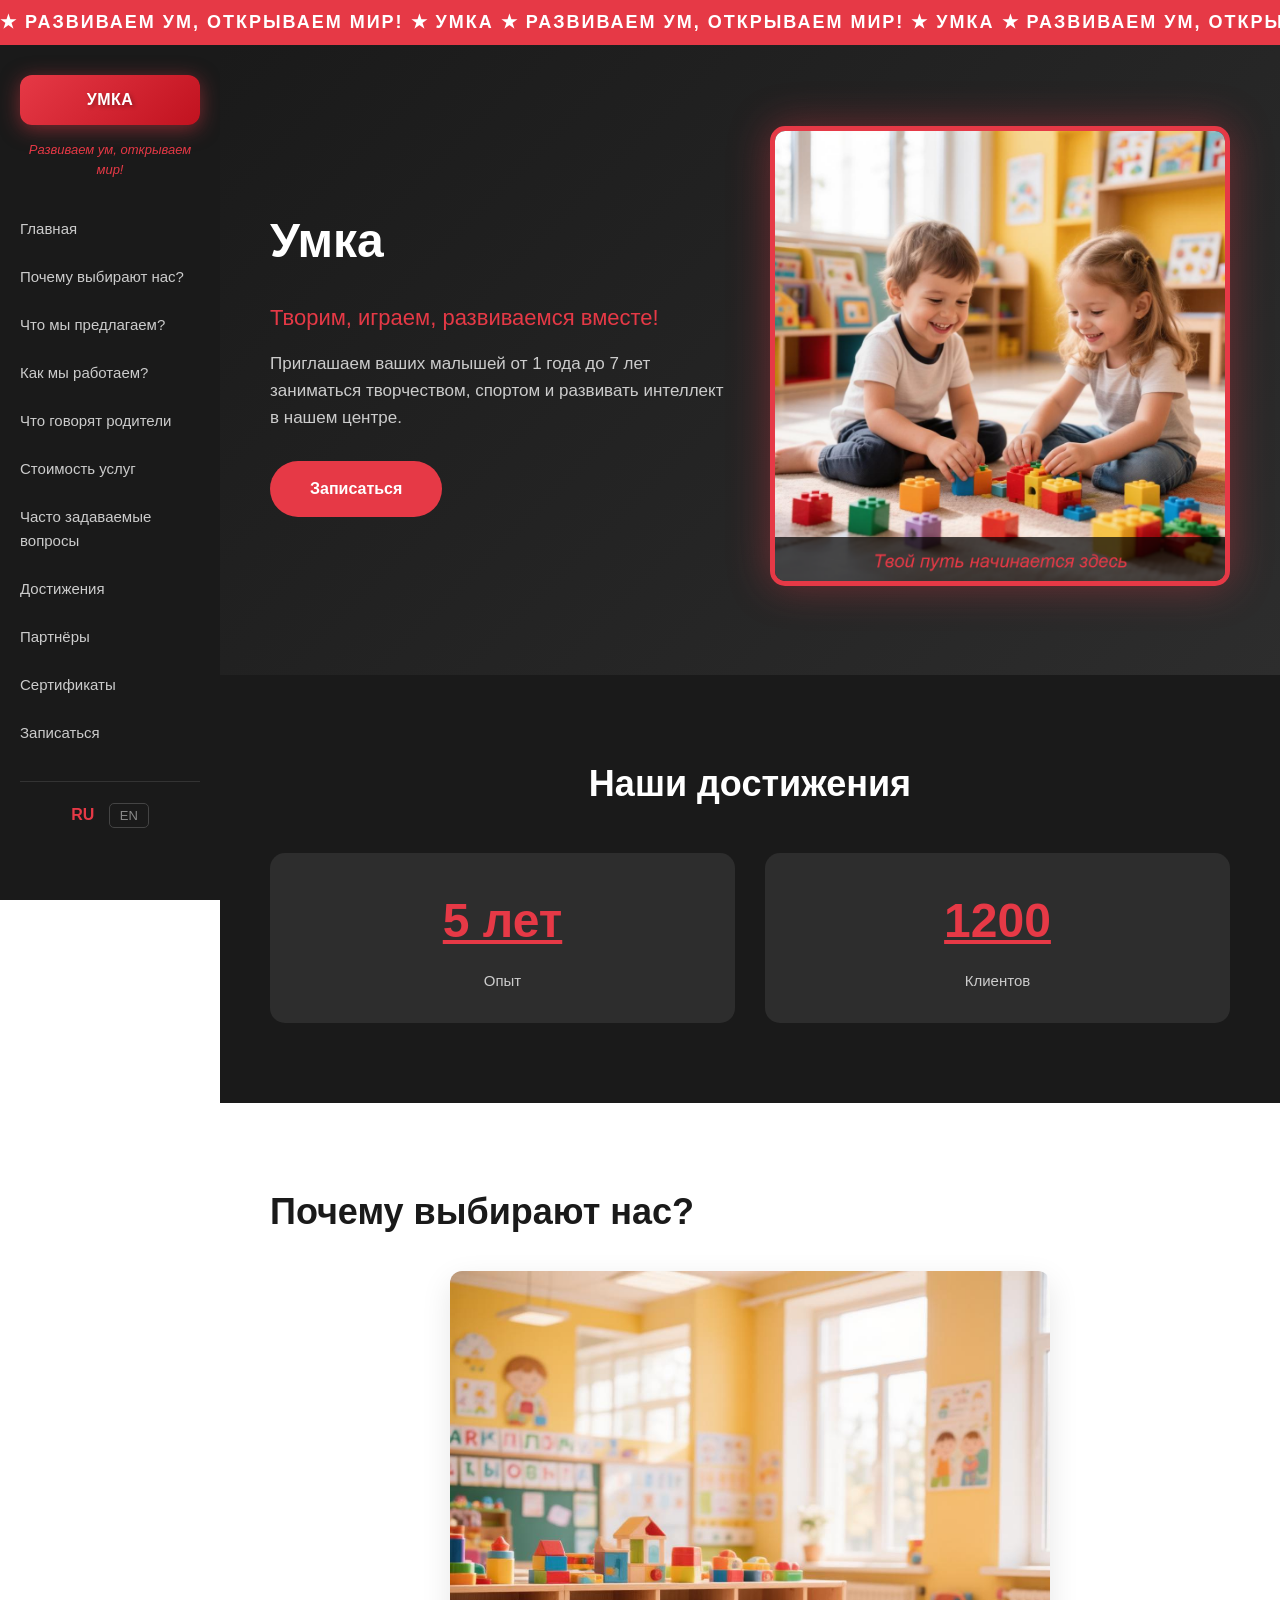
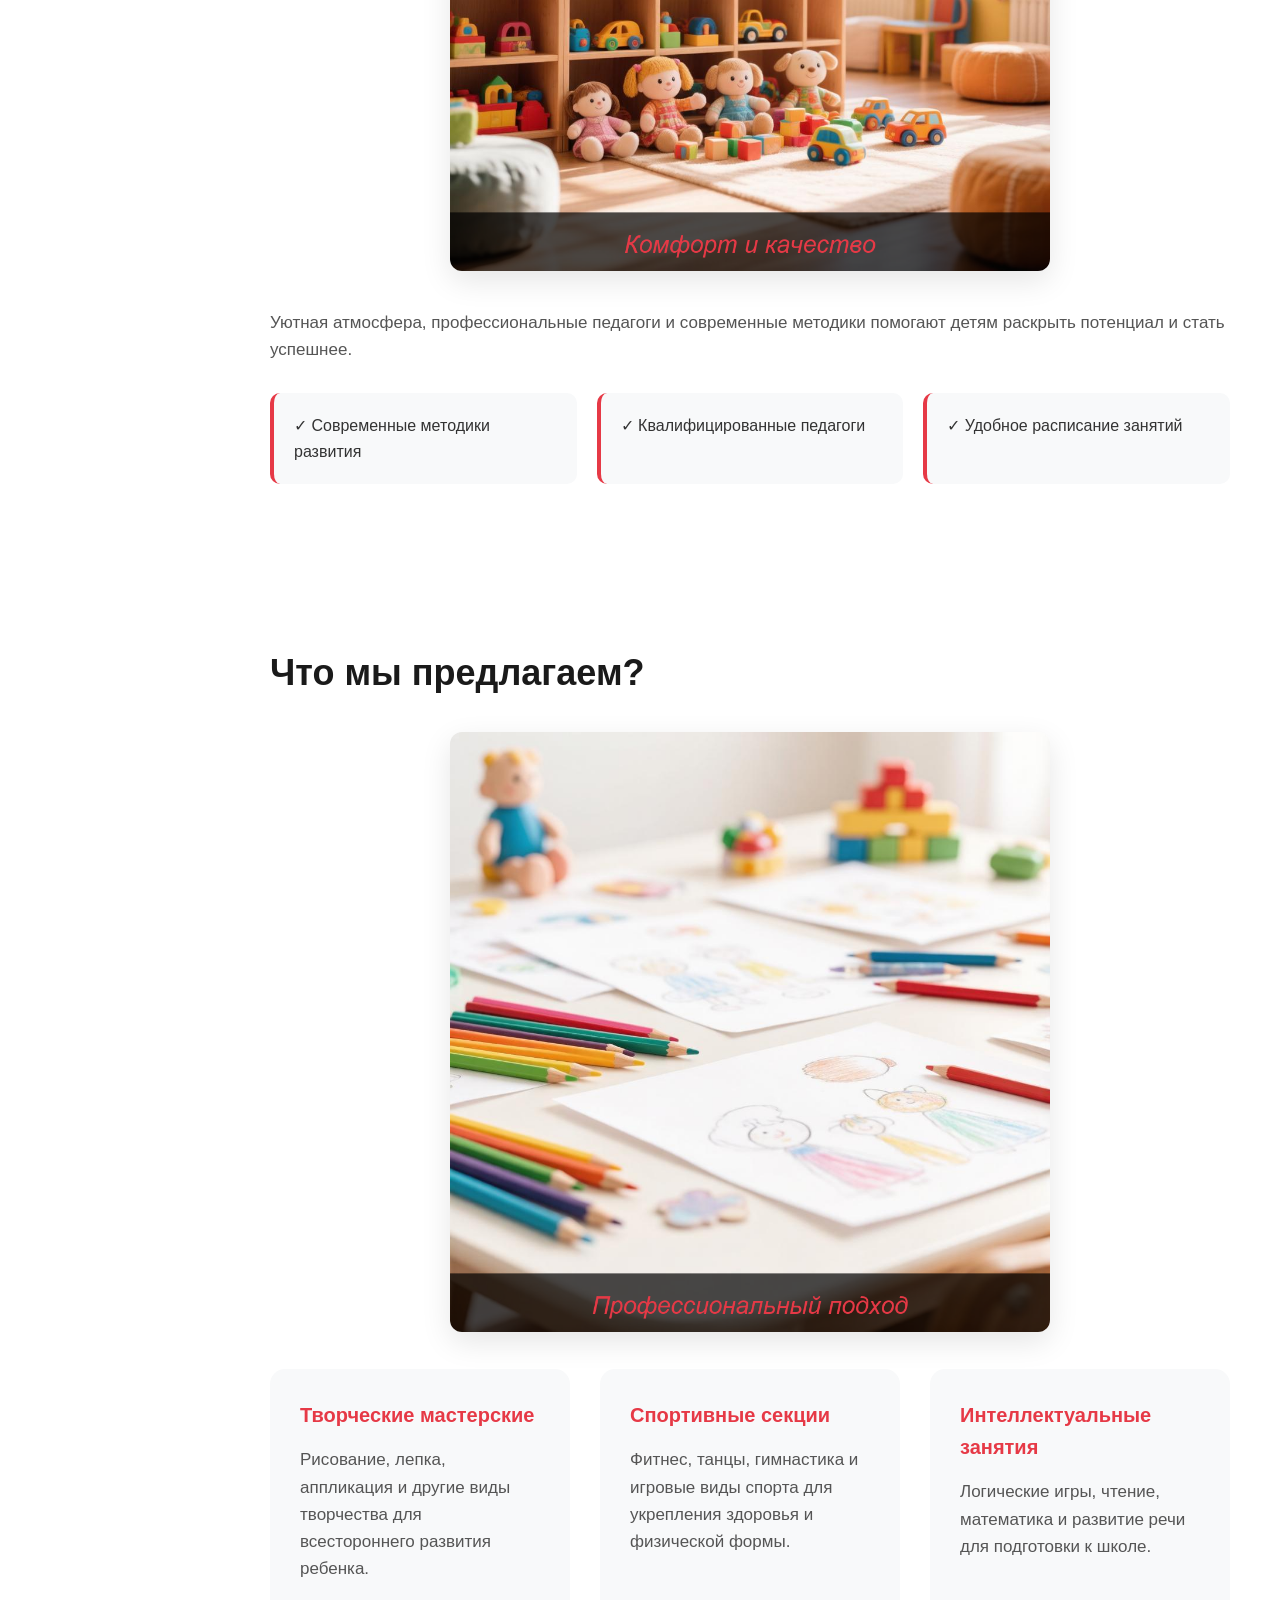
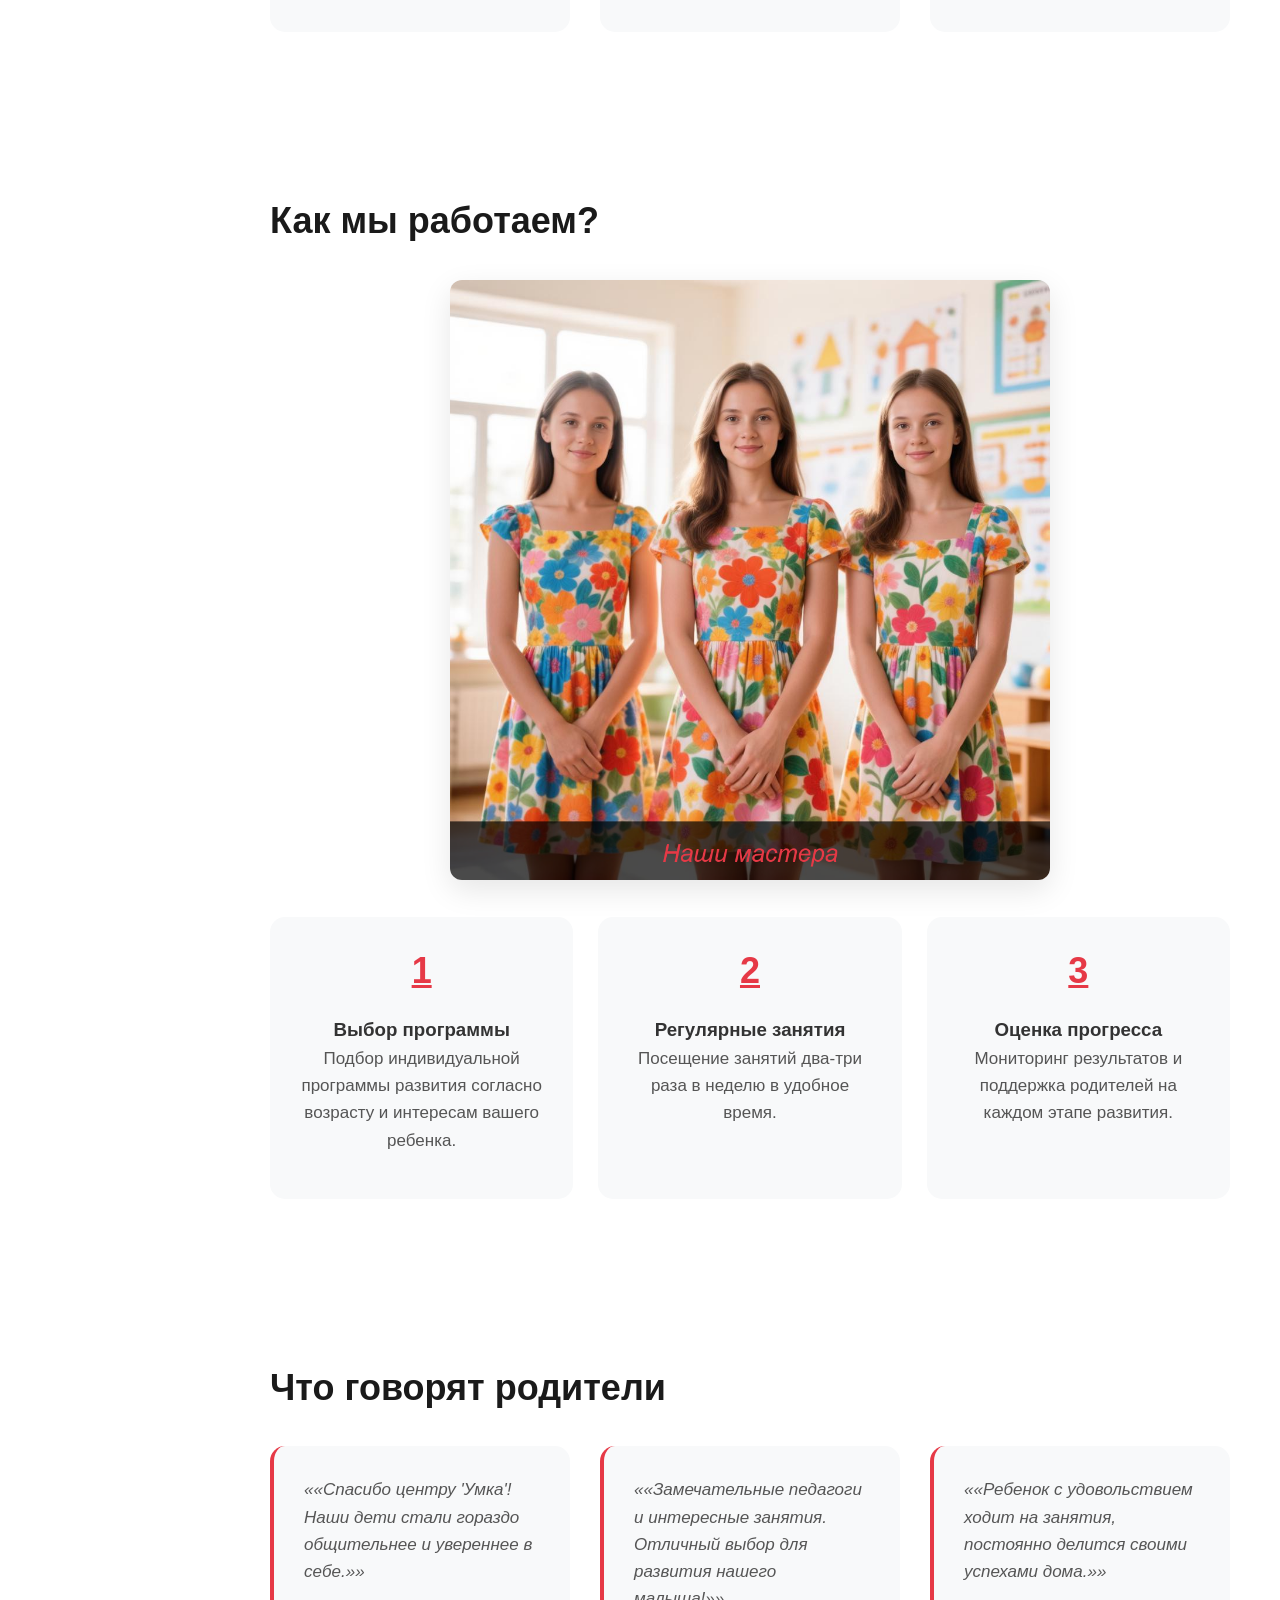
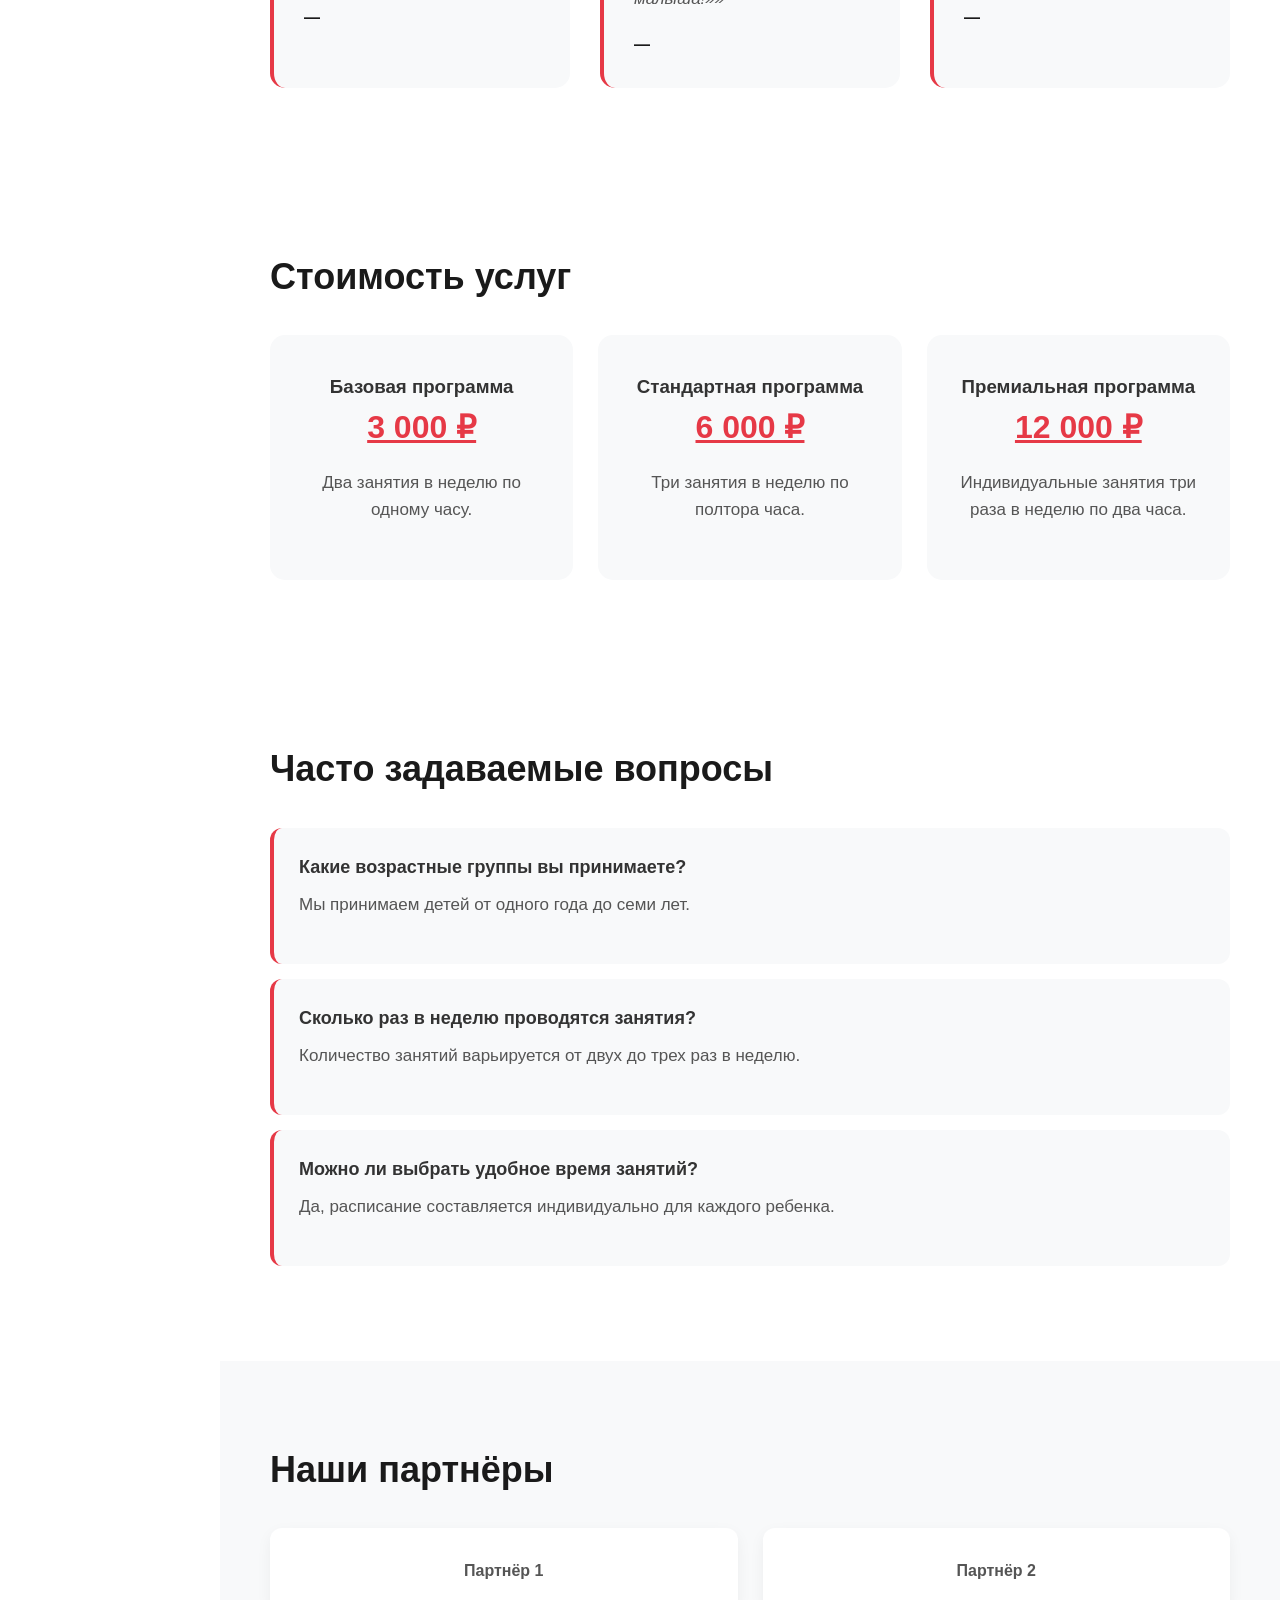
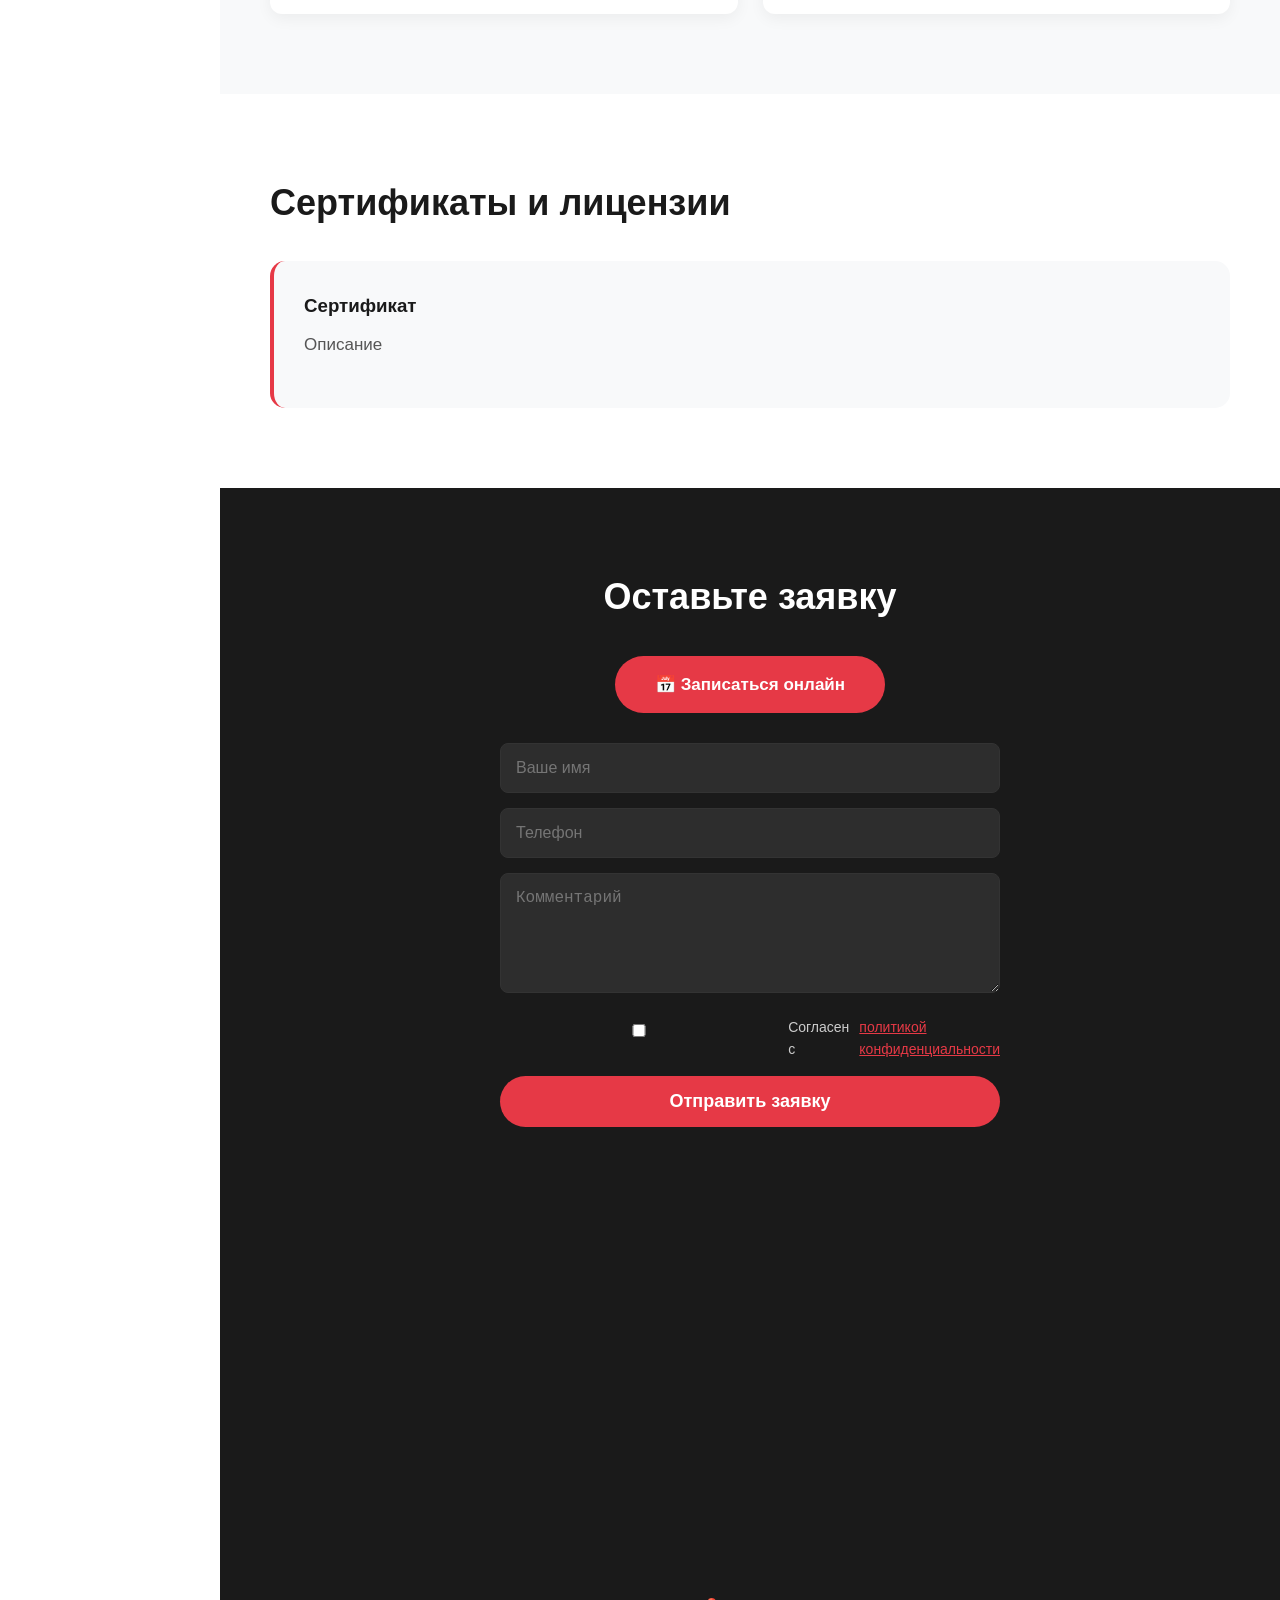
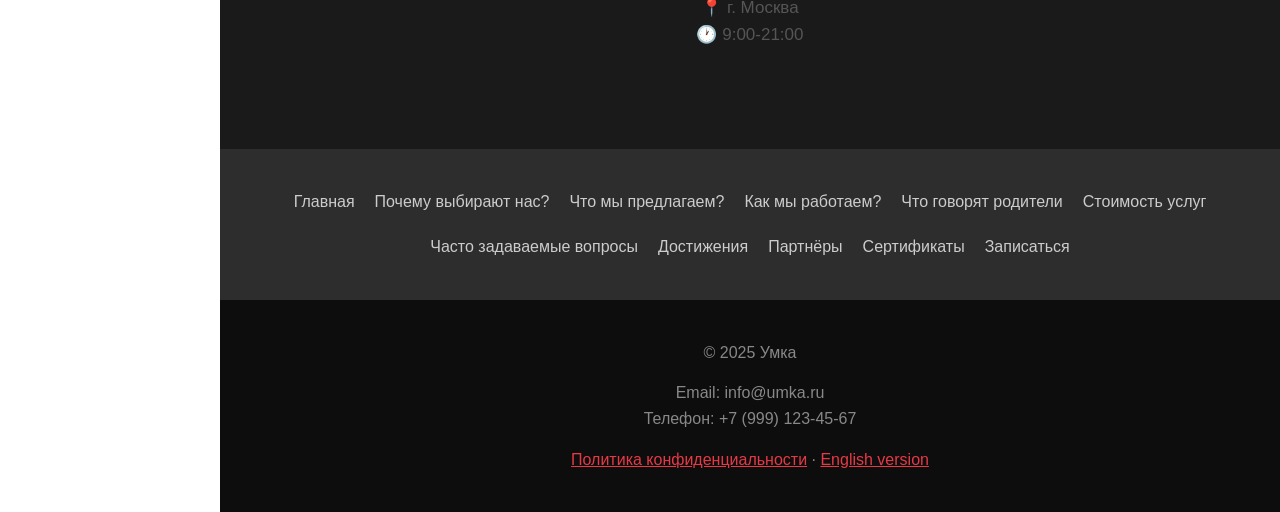
==== index.html @ 6ca30028 "Deploy" ====
<!DOCTYPE html>
<html lang="ru">
<head>
<meta charset="UTF-8">
<meta name="viewport" content="width=device-width, initial-scale=1.0">
<title>Детский развивающий центр 'Умка': развитие и творчество</title>
<meta name="description" content="Центр развития ребенка 'Умка' предлагает занятия для малышей от 1 года до 7 лет. Творчество, спорт и интеллектуальное развитие.">
<link rel="icon" href="favicon.svg" type="image/svg+xml">
<link rel="stylesheet" href="style.css">
</head>
<body>

    <div class="ticker-wrap">
        <div class="ticker">
            <span class="ticker-item">★ Развиваем ум, открываем мир! ★ Умка ★ Развиваем ум, открываем мир! ★ Умка ★ Развиваем ум, открываем мир! ★ Умка </span>
            <span class="ticker-item">★ Развиваем ум, открываем мир! ★ Умка ★ Развиваем ум, открываем мир! ★ Умка ★ Развиваем ум, открываем мир! ★ Умка </span>
        </div>
    </div>
<aside class="sidebar">
<div class="sidebar-brand-box">
    <span class="sidebar-brand-name">Умка</span>
</div>
<div class="sidebar-slogan">Развиваем ум, открываем мир!</div>
<ul class="sidebar-menu"><li><a href="#hero">Главная</a></li><li><a href="#about">Почему выбирают нас?</a></li><li><a href="#services">Что мы предлагаем?</a></li><li><a href="#process">Как мы работаем?</a></li><li><a href="#testimonials">Что говорят родители</a></li><li><a href="#pricing">Стоимость услуг</a></li><li><a href="#faq">Часто задаваемые вопросы</a></li><li><a href="#achievements">Достижения</a></li><li><a href="#partners">Партнёры</a></li><li><a href="#certificates">Сертификаты</a></li><li><a href="#contact">Записаться</a></li></ul>
<div class="lang-switch">
    <span class="lang-current">RU</span>
    <a href="en.html" class="lang-btn" title="English version">EN</a>
</div>
</aside>
<main class="main-content">
<section class="hero" id="hero">
<div class="hero-content">
<h1>Умка</h1>
<p class="subtitle">Творим, играем, развиваемся вместе!</p>
<p class="description">Приглашаем ваших малышей от 1 года до 7 лет заниматься творчеством, спортом и развивать интеллект в нашем центре.</p>
<a href="#contact" class="cta-button">Записаться</a>
</div>
<div class="hero-img-wrap"><img src="images/hero.png" alt="Hero" class="hero-img"></div>
</section>
<section id="achievements" class="section achievements"><h2>Наши достижения</h2><div class="ach-grid"><div class="ach-card"><div class="ach-num"><span class="highlight">5 лет</span></div><div class="ach-label">Опыт</div></div><div class="ach-card"><div class="ach-num"><span class="highlight">1200</span></div><div class="ach-label">Клиентов</div></div></div></section>
<section id="about" class="section"><div class="section-content"><h2>Почему выбирают нас?</h2><div class="img-wrap"><img src="images/about.png" alt="Почему выбирают нас?" class="section-img"></div><p>Уютная атмосфера, профессиональные педагоги и современные методики помогают детям раскрыть потенциал и стать успешнее.</p><ul class="features"><li>✓ Современные методики развития</li><li>✓ Квалифицированные педагоги</li><li>✓ Удобное расписание занятий</li></ul></div></section><section id="services" class="section"><div class="section-content"><h2>Что мы предлагаем?</h2><div class="img-wrap"><img src="images/services.png" alt="Что мы предлагаем?" class="section-img"></div><p></p><div class="items-grid"><div class="item"><h3>Творческие мастерские</h3><p>Рисование, лепка, аппликация и другие виды творчества для всестороннего развития ребенка.</p></div><div class="item"><h3>Спортивные секции</h3><p>Фитнес, танцы, гимнастика и игровые виды спорта для укрепления здоровья и физической формы.</p></div><div class="item"><h3>Интеллектуальные занятия</h3><p>Логические игры, чтение, математика и развитие речи для подготовки к школе.</p></div></div></div></section><section id="process" class="section"><div class="section-content"><h2>Как мы работаем?</h2><div class="img-wrap"><img src="images/team.png" alt="Как мы работаем?" class="section-img"></div><p></p><div class="process-grid"><div class="process-step"><div class="step-num"><span class="highlight">1</span></div><h3>Выбор программы</h3><p>Подбор индивидуальной программы развития согласно возрасту и интересам вашего ребенка.</p></div><div class="process-step"><div class="step-num"><span class="highlight">2</span></div><h3>Регулярные занятия</h3><p>Посещение занятий два-три раза в неделю в удобное время.</p></div><div class="process-step"><div class="step-num"><span class="highlight">3</span></div><h3>Оценка прогресса</h3><p>Мониторинг результатов и поддержка родителей на каждом этапе развития.</p></div></div></div></section><section id="testimonials" class="section"><div class="section-content"><h2>Что говорят родители</h2><p></p><div class="items-grid"><div class="item testimonial"><p>««Спасибо центру 'Умка'! Наши дети стали гораздо общительнее и увереннее в себе.»»</p><strong>— </strong></div><div class="item testimonial"><p>««Замечательные педагоги и интересные занятия. Отличный выбор для развития нашего малыша!»»</p><strong>— </strong></div><div class="item testimonial"><p>««Ребенок с удовольствием ходит на занятия, постоянно делится своими успехами дома.»»</p><strong>— </strong></div></div></div></section><section id="pricing" class="section"><div class="section-content"><h2>Стоимость услуг</h2><p></p><div class="pricing-grid"><div class="price-card"><h3>Базовая программа</h3><div class="price"><span class="highlight">3 000 ₽</span></div><p>Два занятия в неделю по одному часу.</p></div><div class="price-card"><h3>Стандартная программа</h3><div class="price"><span class="highlight">6 000 ₽</span></div><p>Три занятия в неделю по полтора часа.</p></div><div class="price-card"><h3>Премиальная программа</h3><div class="price"><span class="highlight">12 000 ₽</span></div><p>Индивидуальные занятия три раза в неделю по два часа.</p></div></div></div></section><section id="faq" class="section"><div class="section-content"><h2>Часто задаваемые вопросы</h2><p></p><div class="faq-list"><div class="faq-item"><h3>Какие возрастные группы вы принимаете?</h3><p>Мы принимаем детей от одного года до семи лет.</p></div><div class="faq-item"><h3>Сколько раз в неделю проводятся занятия?</h3><p>Количество занятий варьируется от двух до трех раз в неделю.</p></div><div class="faq-item"><h3>Можно ли выбрать удобное время занятий?</h3><p>Да, расписание составляется индивидуально для каждого ребенка.</p></div></div></div></section>
<section id="partners" class="section partners"><h2>Наши партнёры</h2><div class="partners-grid"><div class="partner-logo">Партнёр 1</div><div class="partner-logo">Партнёр 2</div></div></section>
<section id="certificates" class="section certificates"><h2>Сертификаты и лицензии</h2><div class="certs-grid"><div class="cert-item"><h3>Сертификат</h3><p>Описание</p></div></div></section>
<section id="contact" class="section contact">
<h2>Оставьте заявку</h2>
<p class="calendly-link"><a href="https://calendly.com/" target="_blank" class="cta-button">📅 Записаться онлайн</a></p>
<form id="contact-form">
<input type="text" placeholder="Ваше имя" required>
<input type="tel" placeholder="Телефон" required>
<textarea placeholder="Комментарий"></textarea>
<label class="checkbox-label"><input type="checkbox" required> Согласен с <a href="privacy.html" target="_blank">политикой конфиденциальности</a></label>
<button type="submit">Отправить заявку</button>
</form>
<div class="map-wrap"><iframe src="https://yandex.ru/map-widget/v1/?text=Москва" width="100%" height="400" frameborder="0"></iframe></div>
<p class="contact-info">📍 г. Москва<br>🕐 9:00-21:00</p>
</section>
<nav class="bottom-menu"><ul><li><a href="#hero">Главная</a></li><li><a href="#about">Почему выбирают нас?</a></li><li><a href="#services">Что мы предлагаем?</a></li><li><a href="#process">Как мы работаем?</a></li><li><a href="#testimonials">Что говорят родители</a></li><li><a href="#pricing">Стоимость услуг</a></li><li><a href="#faq">Часто задаваемые вопросы</a></li><li><a href="#achievements">Достижения</a></li><li><a href="#partners">Партнёры</a></li><li><a href="#certificates">Сертификаты</a></li><li><a href="#contact">Записаться</a></li></ul></nav>
<footer>
<p>© 2025 Умка</p>
<div class="contacts"><p>Email: info@umka.ru</p><p>Телефон: +7 (999) 123-45-67</p></div>
<p class="privacy-link"><a href="privacy.html">Политика конфиденциальности</a> · <a href="en.html">English version</a></p>
</footer>
</main>
<script src="script.js"></script>
</body>
</html>
---- style.css ----
* { margin: 0; padding: 0; box-sizing: border-box; }
body { font-family: 'Segoe UI', sans-serif; line-height: 1.6; color: #333; background: #fff; padding-top: 45px; }

/* Бегающая строка */
.ticker-wrap { position: fixed; top: 0; left: 0; width: 100%; height: 45px; background: #e63946; overflow: hidden; z-index: 999; display: flex; align-items: center; }
.ticker { display: flex; white-space: nowrap; animation: ticker-scroll 25s linear infinite; }
.ticker-item { display: inline-block; padding-right: 40px; color: #fff; font-weight: bold; font-size: 18px; letter-spacing: 2px; text-transform: uppercase; }
@keyframes ticker-scroll {
    0% { transform: translateX(0); }
    100% { transform: translateX(-50%); }
}

.sidebar { position: fixed; left: 0; top: 45px; width: 220px; height: calc(100vh - 45px); background: #1a1a1a; color: #fff; padding: 30px 20px; overflow-y: auto; z-index: 100; }

/* Бренд — выделен в фигуре */
.sidebar-brand-box {
    background: linear-gradient(135deg, #e63946, #c1121f);
    padding: 12px 8px;
    border-radius: 12px;
    text-align: center;
    margin-bottom: 15px;
    box-shadow: 0 4px 20px rgba(230, 57, 70, 0.5);
    animation: pulse-brand 3s ease-in-out infinite;
}
.sidebar-brand-name {
    color: #fff;
    font-size: 16px;
    font-weight: 900;
    letter-spacing: 0.5px;
    text-transform: uppercase;
    text-shadow: 2px 2px 4px rgba(0,0,0,0.3);
    word-break: break-word;
}
@keyframes pulse-brand {
    0%, 100% { box-shadow: 0 4px 20px rgba(230, 57, 70, 0.5); }
    50% { box-shadow: 0 4px 30px rgba(230, 57, 70, 0.9); }
}
.sidebar-slogan { color: #e63946; font-style: italic; font-size: 13px; text-align: center; margin-bottom: 30px; }

.sidebar-menu { list-style: none; }
.sidebar-menu li { margin-bottom: 12px; }
.sidebar-menu a { color: #ccc; text-decoration: none; font-size: 15px; display: block; padding: 6px 0; }
.sidebar-menu a:hover { color: #e63946; }

.lang-switch { margin-top: 30px; text-align: center; padding-top: 20px; border-top: 1px solid #333; }
.lang-current { color: #e63946; font-weight: bold; margin-right: 10px; }
.lang-btn { color: #888; text-decoration: none; padding: 4px 10px; border: 1px solid #444; border-radius: 5px; font-size: 13px; }
.lang-btn:hover { color: #e63946; border-color: #e63946; }

.main-content { margin-left: 220px; }
.hero { display: grid; grid-template-columns: 1fr 1fr; gap: 40px; padding: 80px 50px; background: linear-gradient(135deg, #1a1a1a 0%, #2d2d2d 100%); color: #fff; align-items: center; min-height: 70vh; }
.hero-content h1 { font-size: 48px; margin-bottom: 20px; }
.hero-content .subtitle { font-size: 22px; color: #e63946; margin-bottom: 15px; font-weight: 500; }
.hero-content .description { font-size: 17px; color: #ccc; margin-bottom: 30px; }
.hero-img-wrap { text-align: center; }
.hero-img { width: 100%; max-width: 500px; border: 5px solid #e63946; box-shadow: 0 0 40px rgba(230,57,70,0.4); border-radius: 15px; }
.cta-button { display: inline-block; background: #e63946; color: #fff; padding: 15px 40px; border-radius: 30px; text-decoration: none; font-weight: bold; transition: all 0.3s; }
.cta-button:hover { background: #c1121f; transform: scale(1.05); }
.section { padding: 80px 50px; max-width: 1100px; }
.section h2 { font-size: 36px; margin-bottom: 30px; color: #1a1a1a; }
.section p { font-size: 17px; color: #555; margin-bottom: 20px; }
.img-wrap { text-align: center; margin: 30px 0; }
.section-img { max-width: 600px; width: 100%; border-radius: 12px; box-shadow: 0 10px 30px rgba(0,0,0,0.1); }
.features { list-style: none; display: grid; grid-template-columns: repeat(auto-fit, minmax(250px, 1fr)); gap: 20px; margin-top: 30px; }
.features li { background: #f8f9fa; padding: 20px; border-radius: 10px; border-left: 4px solid #e63946; font-weight: 500; }
.items-grid { display: grid; grid-template-columns: repeat(auto-fit, minmax(280px, 1fr)); gap: 30px; margin-top: 30px; }
.item { background: #f8f9fa; padding: 30px; border-radius: 15px; }
.item h3 { color: #e63946; margin-bottom: 15px; font-size: 20px; }
.testimonial { border-left: 4px solid #e63946; font-style: italic; }
.testimonial strong { display: block; margin-top: 10px; color: #1a1a1a; font-style: normal; }
.process-grid { display: grid; grid-template-columns: repeat(auto-fit, minmax(200px, 1fr)); gap: 25px; margin-top: 30px; }
.process-step { background: #f8f9fa; padding: 25px; border-radius: 15px; text-align: center; }
.step-num { font-size: 36px; font-weight: bold; color: #e63946; margin-bottom: 15px; }
.pricing-grid { display: grid; grid-template-columns: repeat(auto-fit, minmax(250px, 1fr)); gap: 25px; margin-top: 30px; }
.price-card { background: #f8f9fa; padding: 35px 25px; border-radius: 15px; text-align: center; border: 2px solid transparent; }
.price-card:hover { border-color: #e63946; }
.price { font-size: 32px; font-weight: bold; color: #e63946; margin-bottom: 15px; }
.faq-list { margin-top: 30px; }
.faq-item { background: #f8f9fa; padding: 25px; border-radius: 12px; margin-bottom: 15px; border-left: 4px solid #e63946; }
.faq-item h3 { margin-bottom: 10px; font-size: 18px; }
.highlight { color: #e63946; font-weight: bold; text-decoration: underline; }
.achievements { background: #1a1a1a; color: #fff; max-width: 100%; }
.achievements h2 { color: #fff; text-align: center; }
.ach-grid { display: grid; grid-template-columns: repeat(auto-fit, minmax(180px, 1fr)); gap: 30px; margin-top: 40px; }
.ach-card { text-align: center; padding: 30px 20px; background: #2d2d2d; border-radius: 15px; }
.ach-num { font-size: 48px; font-weight: bold; color: #e63946; margin-bottom: 10px; }
.ach-label { color: #ccc; font-size: 15px; }
.partners { background: #f8f9fa; max-width: 100%; }
.partners-grid { display: grid; grid-template-columns: repeat(auto-fit, minmax(180px, 1fr)); gap: 25px; margin-top: 30px; }
.partner-logo { background: #fff; padding: 30px; border-radius: 12px; text-align: center; font-weight: bold; color: #555; box-shadow: 0 5px 15px rgba(0,0,0,0.05); }
.certificates { max-width: 1100px; }
.certs-grid { display: grid; grid-template-columns: repeat(auto-fit, minmax(280px, 1fr)); gap: 25px; margin-top: 30px; }
.cert-item { background: #f8f9fa; padding: 30px; border-radius: 15px; border-left: 4px solid #e63946; }
.cert-item h3 { color: #1a1a1a; margin-bottom: 10px; }
.contact { background: #1a1a1a; color: #fff; max-width: 100%; padding: 80px 50px; }
.contact h2 { color: #fff; text-align: center; }
.calendly-link { text-align: center; margin: 20px 0; }
#contact-form { max-width: 500px; margin: 30px auto 0; }
#contact-form input, #contact-form textarea { width: 100%; padding: 15px; margin-bottom: 15px; border: 1px solid #333; border-radius: 8px; background: #2d2d2d; color: #fff; font-size: 16px; }
#contact-form textarea { height: 120px; }
.checkbox-label { display: flex; align-items: center; gap: 10px; color: #ccc; font-size: 14px; margin-bottom: 15px; }
.checkbox-label a { color: #e63946; }
#contact-form button { background: #e63946; color: #fff; padding: 15px 40px; border: none; border-radius: 30px; cursor: pointer; font-size: 18px; font-weight: bold; width: 100%; }
#contact-form button:hover { background: #c1121f; }
.map-wrap { max-width: 800px; margin: 40px auto 20px; border-radius: 15px; overflow: hidden; }
.contact-info { text-align: center; color: #ccc; margin-top: 20px; }
.bottom-menu { background: #2d2d2d; padding: 40px 50px; }
.bottom-menu ul { display: flex; flex-wrap: wrap; gap: 20px; list-style: none; justify-content: center; }
.bottom-menu a { color: #ccc; text-decoration: none; }
.bottom-menu a:hover { color: #e63946; }
footer { background: #0d0d0d; color: #888; padding: 40px 50px; text-align: center; }
footer .contacts { margin-top: 15px; }
.privacy-link { margin-top: 15px; }
.privacy-link a { color: #e63946; }
@media (max-width: 900px) {
.sidebar { position: static; width: 100%; height: auto; top: 0; }
.sidebar-menu { display: flex; flex-wrap: wrap; gap: 15px; }
.main-content { margin-left: 0; }
.hero { grid-template-columns: 1fr; padding: 40px 20px; }
.hero-content h1 { font-size: 32px; }
.section { padding: 50px 20px; }
.ach-num { font-size: 36px; }
body { padding-top: 0; }
.ticker-wrap { position: relative; }
}
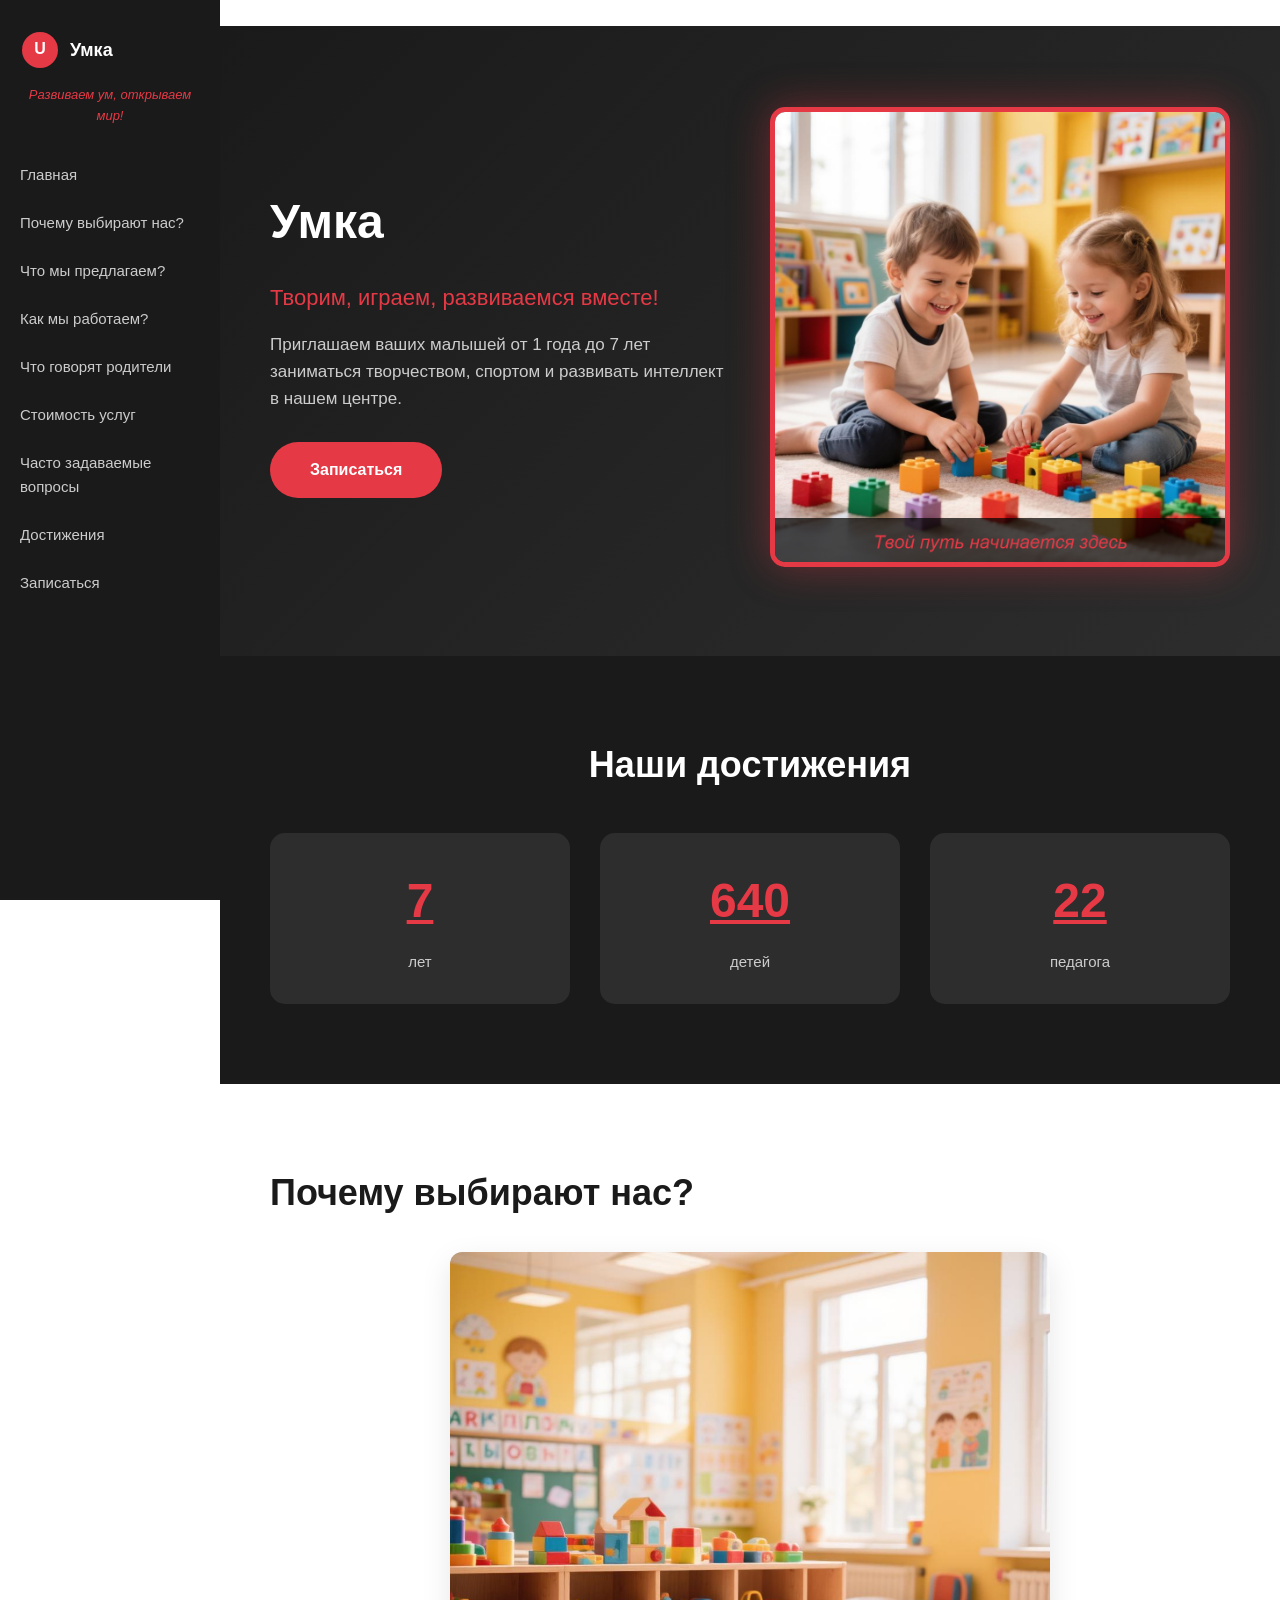
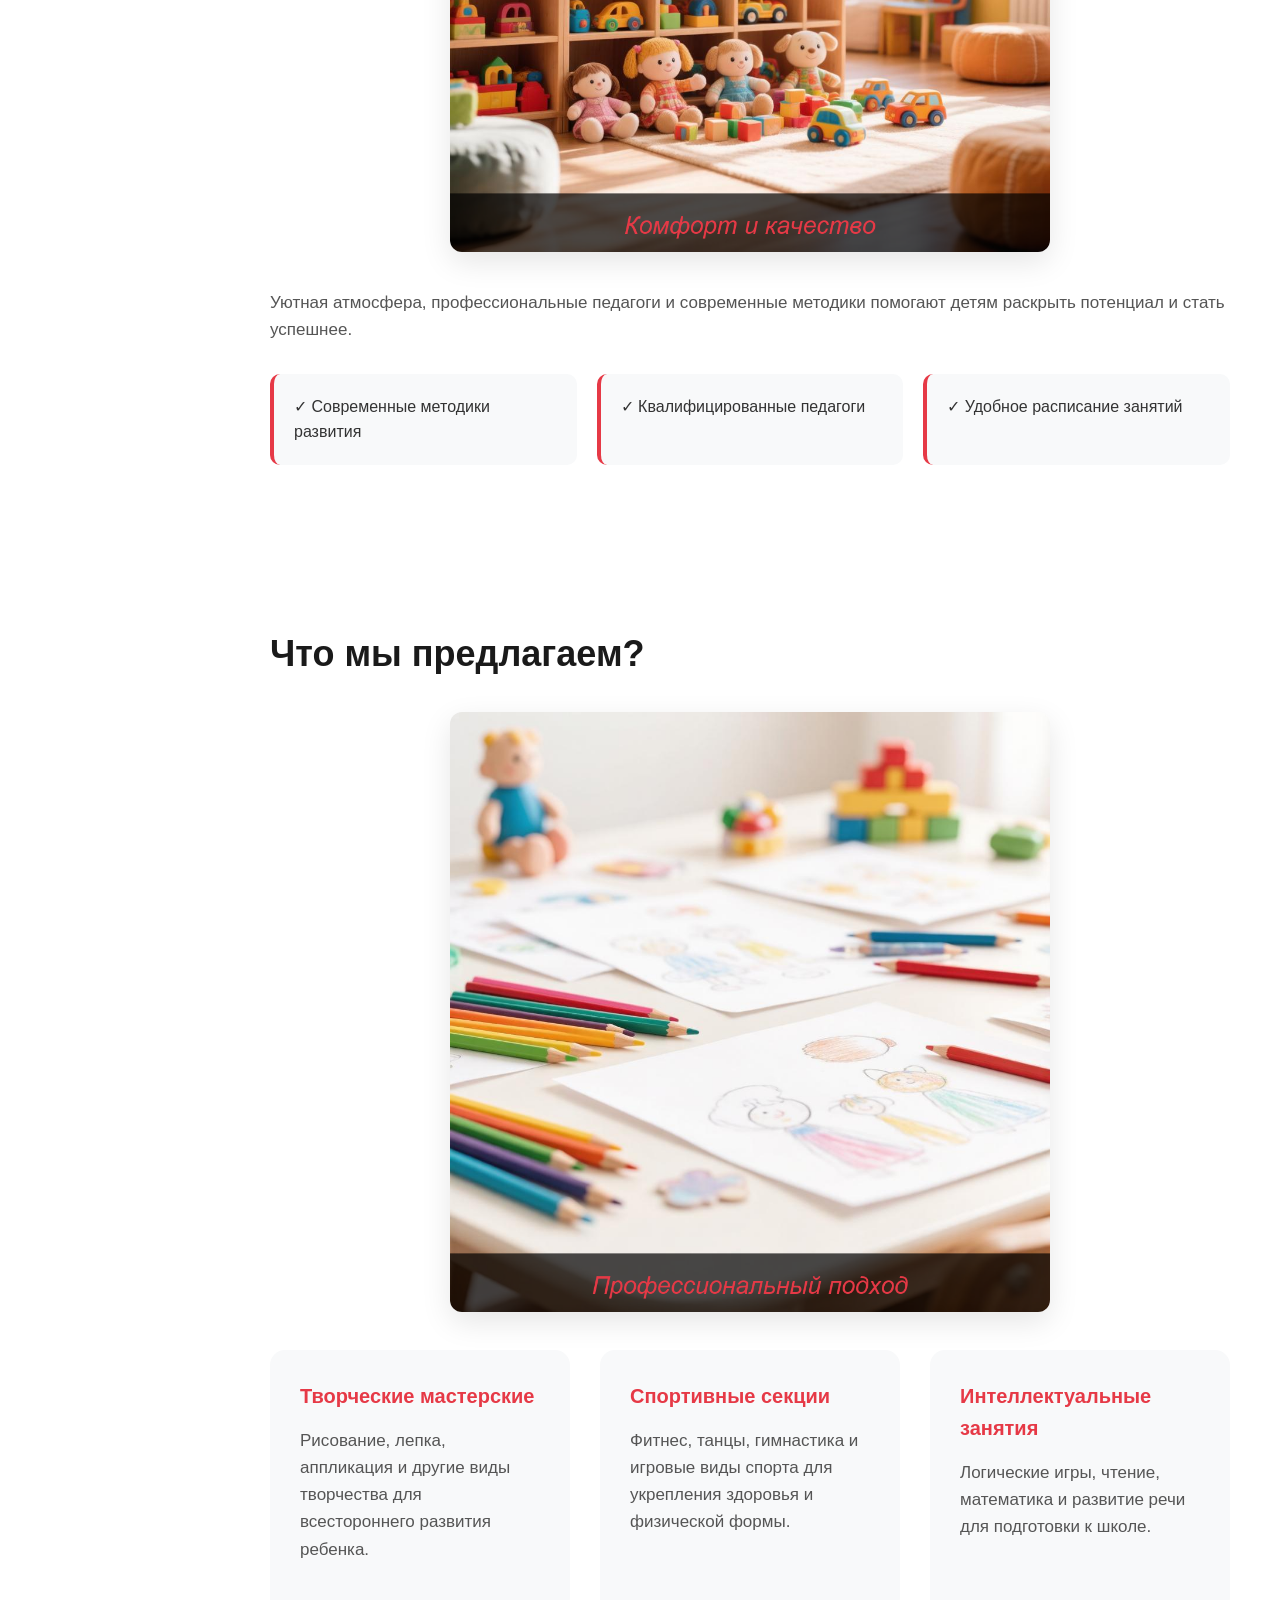
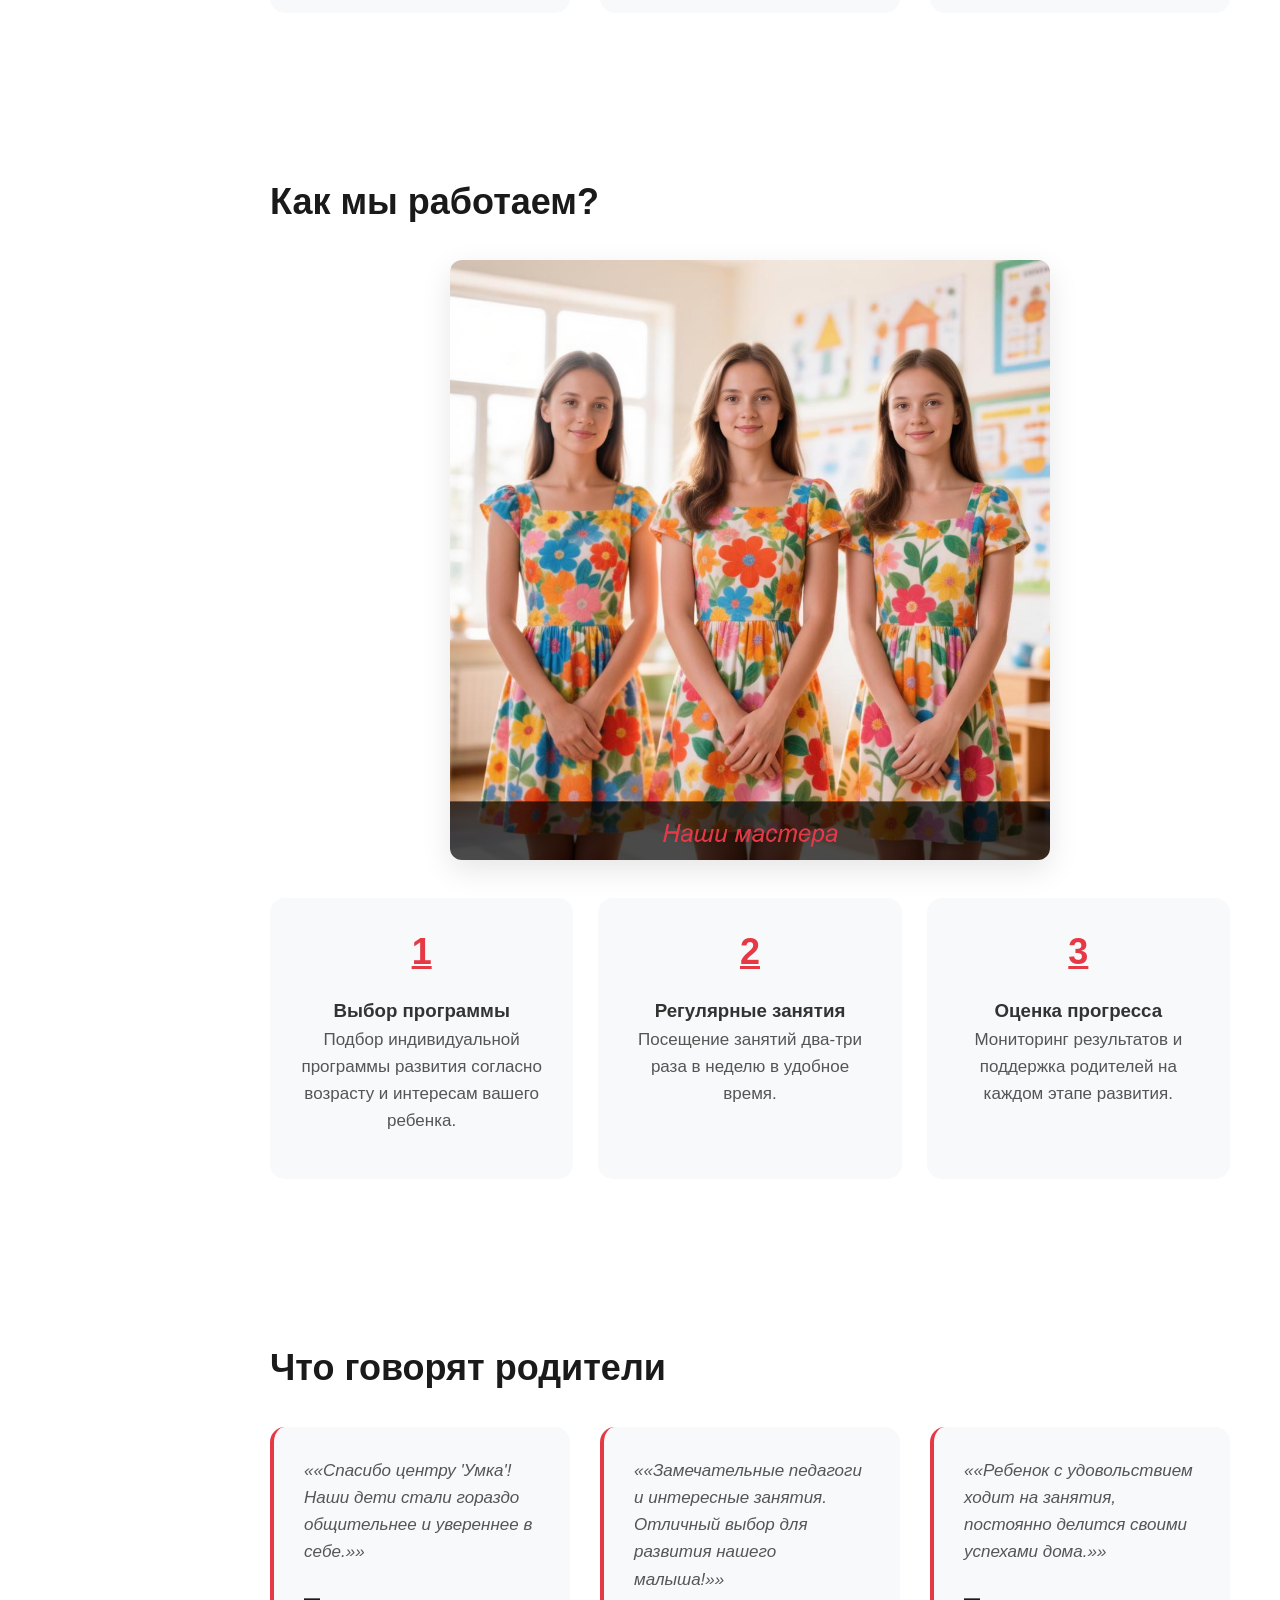
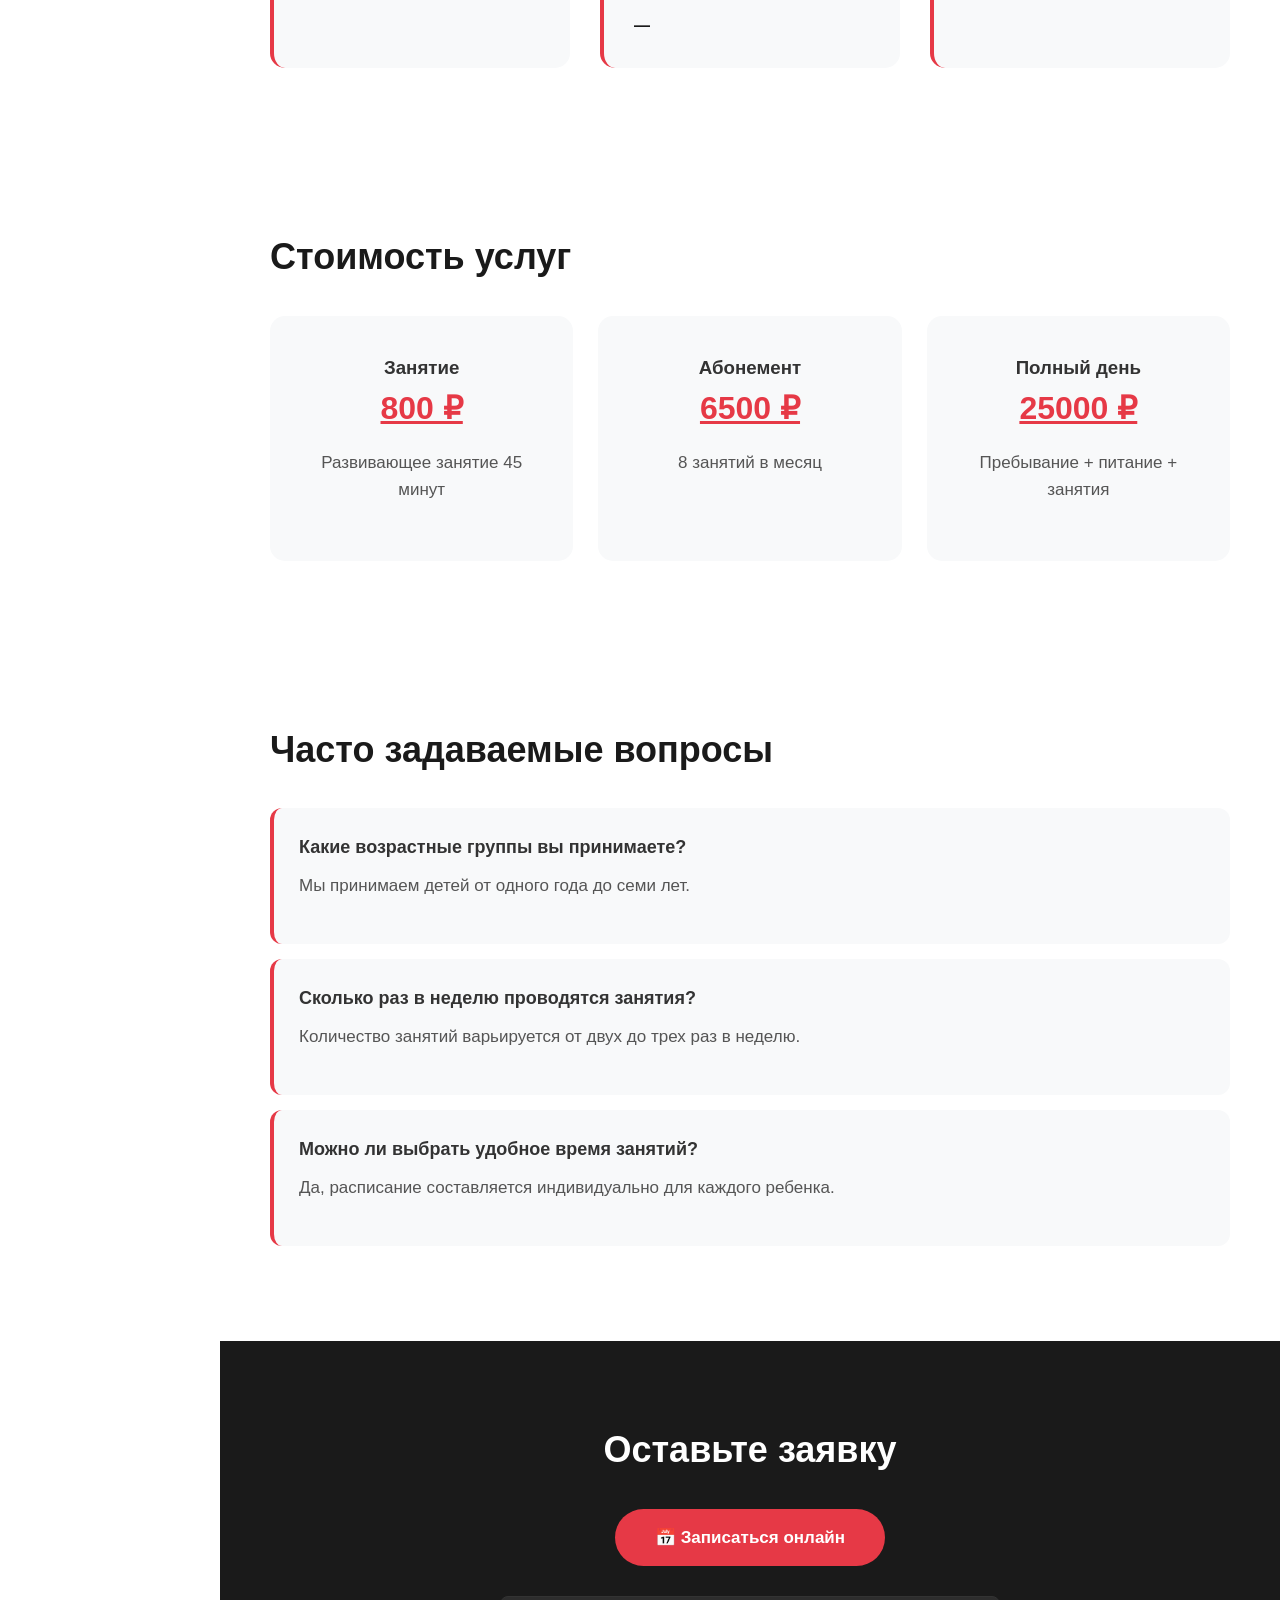
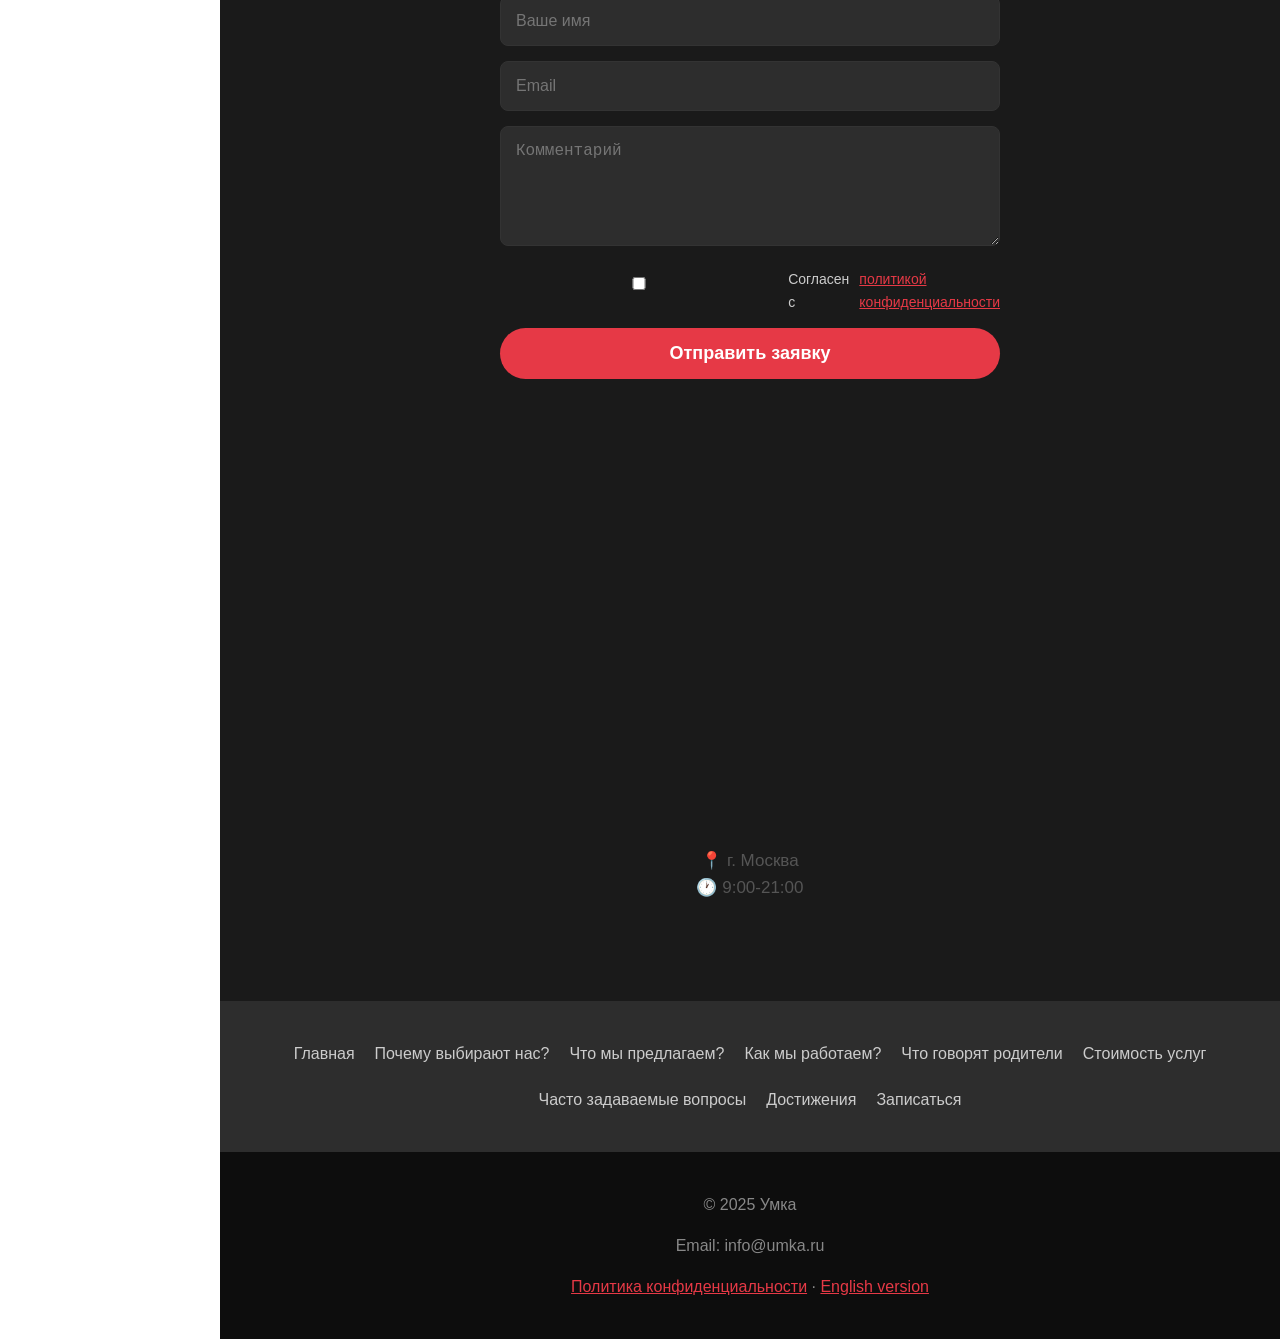
==== commit 17b132ba: "Обновление контента" ====
--- a/index.html
+++ b/index.html
@@ -5,27 +5,22 @@
 <meta name="viewport" content="width=device-width, initial-scale=1.0">
 <title>Детский развивающий центр 'Умка': развитие и творчество</title>
 <meta name="description" content="Центр развития ребенка 'Умка' предлагает занятия для малышей от 1 года до 7 лет. Творчество, спорт и интеллектуальное развитие.">
-<link rel="icon" href="favicon.svg" type="image/svg+xml">
+<link rel="icon" href="data:image/svg+xml,<svg xmlns="http://www.w3.org/2000/svg" viewBox="0 0 200 200">
+            <circle cx="100" cy="100" r="90" fill="#e63946" />
+            <text x="100" y="120" font-family="Arial" font-size="80" fill="white" 
+                  text-anchor="middle" font-weight="bold">U</text>
+        </svg>" type="image/svg+xml">
 <link rel="stylesheet" href="style.css">
 </head>
 <body>
-
-    <div class="ticker-wrap">
-        <div class="ticker">
-            <span class="ticker-item">★ Развиваем ум, открываем мир! ★ Умка ★ Развиваем ум, открываем мир! ★ Умка ★ Развиваем ум, открываем мир! ★ Умка </span>
-            <span class="ticker-item">★ Развиваем ум, открываем мир! ★ Умка ★ Развиваем ум, открываем мир! ★ Умка ★ Развиваем ум, открываем мир! ★ Умка </span>
-        </div>
-    </div>
 <aside class="sidebar">
-<div class="sidebar-brand-box">
-    <span class="sidebar-brand-name">Умка</span>
-</div>
+<div class="sidebar-logo"><svg xmlns="http://www.w3.org/2000/svg" viewBox="0 0 200 200">
+            <circle cx="100" cy="100" r="90" fill="#e63946" />
+            <text x="100" y="120" font-family="Arial" font-size="80" fill="white" 
+                  text-anchor="middle" font-weight="bold">U</text>
+        </svg><span>Умка</span></div>
 <div class="sidebar-slogan">Развиваем ум, открываем мир!</div>
-<ul class="sidebar-menu"><li><a href="#hero">Главная</a></li><li><a href="#about">Почему выбирают нас?</a></li><li><a href="#services">Что мы предлагаем?</a></li><li><a href="#process">Как мы работаем?</a></li><li><a href="#testimonials">Что говорят родители</a></li><li><a href="#pricing">Стоимость услуг</a></li><li><a href="#faq">Часто задаваемые вопросы</a></li><li><a href="#achievements">Достижения</a></li><li><a href="#partners">Партнёры</a></li><li><a href="#certificates">Сертификаты</a></li><li><a href="#contact">Записаться</a></li></ul>
-<div class="lang-switch">
-    <span class="lang-current">RU</span>
-    <a href="en.html" class="lang-btn" title="English version">EN</a>
-</div>
+<ul class="sidebar-menu"><li><a href="#hero">Главная</a></li><li><a href="#about">Почему выбирают нас?</a></li><li><a href="#services">Что мы предлагаем?</a></li><li><a href="#process">Как мы работаем?</a></li><li><a href="#testimonials">Что говорят родители</a></li><li><a href="#pricing">Стоимость услуг</a></li><li><a href="#faq">Часто задаваемые вопросы</a></li><li><a href="#achievements">Достижения</a></li><li><a href="#contact">Записаться</a></li></ul>
 </aside>
 <main class="main-content">
 <section class="hero" id="hero">
@@ -37,16 +32,16 @@
 </div>
 <div class="hero-img-wrap"><img src="images/hero.png" alt="Hero" class="hero-img"></div>
 </section>
-<section id="achievements" class="section achievements"><h2>Наши достижения</h2><div class="ach-grid"><div class="ach-card"><div class="ach-num"><span class="highlight">5 лет</span></div><div class="ach-label">Опыт</div></div><div class="ach-card"><div class="ach-num"><span class="highlight">1200</span></div><div class="ach-label">Клиентов</div></div></div></section>
-<section id="about" class="section"><div class="section-content"><h2>Почему выбирают нас?</h2><div class="img-wrap"><img src="images/about.png" alt="Почему выбирают нас?" class="section-img"></div><p>Уютная атмосфера, профессиональные педагоги и современные методики помогают детям раскрыть потенциал и стать успешнее.</p><ul class="features"><li>✓ Современные методики развития</li><li>✓ Квалифицированные педагоги</li><li>✓ Удобное расписание занятий</li></ul></div></section><section id="services" class="section"><div class="section-content"><h2>Что мы предлагаем?</h2><div class="img-wrap"><img src="images/services.png" alt="Что мы предлагаем?" class="section-img"></div><p></p><div class="items-grid"><div class="item"><h3>Творческие мастерские</h3><p>Рисование, лепка, аппликация и другие виды творчества для всестороннего развития ребенка.</p></div><div class="item"><h3>Спортивные секции</h3><p>Фитнес, танцы, гимнастика и игровые виды спорта для укрепления здоровья и физической формы.</p></div><div class="item"><h3>Интеллектуальные занятия</h3><p>Логические игры, чтение, математика и развитие речи для подготовки к школе.</p></div></div></div></section><section id="process" class="section"><div class="section-content"><h2>Как мы работаем?</h2><div class="img-wrap"><img src="images/team.png" alt="Как мы работаем?" class="section-img"></div><p></p><div class="process-grid"><div class="process-step"><div class="step-num"><span class="highlight">1</span></div><h3>Выбор программы</h3><p>Подбор индивидуальной программы развития согласно возрасту и интересам вашего ребенка.</p></div><div class="process-step"><div class="step-num"><span class="highlight">2</span></div><h3>Регулярные занятия</h3><p>Посещение занятий два-три раза в неделю в удобное время.</p></div><div class="process-step"><div class="step-num"><span class="highlight">3</span></div><h3>Оценка прогресса</h3><p>Мониторинг результатов и поддержка родителей на каждом этапе развития.</p></div></div></div></section><section id="testimonials" class="section"><div class="section-content"><h2>Что говорят родители</h2><p></p><div class="items-grid"><div class="item testimonial"><p>««Спасибо центру 'Умка'! Наши дети стали гораздо общительнее и увереннее в себе.»»</p><strong>— </strong></div><div class="item testimonial"><p>««Замечательные педагоги и интересные занятия. Отличный выбор для развития нашего малыша!»»</p><strong>— </strong></div><div class="item testimonial"><p>««Ребенок с удовольствием ходит на занятия, постоянно делится своими успехами дома.»»</p><strong>— </strong></div></div></div></section><section id="pricing" class="section"><div class="section-content"><h2>Стоимость услуг</h2><p></p><div class="pricing-grid"><div class="price-card"><h3>Базовая программа</h3><div class="price"><span class="highlight">3 000 ₽</span></div><p>Два занятия в неделю по одному часу.</p></div><div class="price-card"><h3>Стандартная программа</h3><div class="price"><span class="highlight">6 000 ₽</span></div><p>Три занятия в неделю по полтора часа.</p></div><div class="price-card"><h3>Премиальная программа</h3><div class="price"><span class="highlight">12 000 ₽</span></div><p>Индивидуальные занятия три раза в неделю по два часа.</p></div></div></div></section><section id="faq" class="section"><div class="section-content"><h2>Часто задаваемые вопросы</h2><p></p><div class="faq-list"><div class="faq-item"><h3>Какие возрастные группы вы принимаете?</h3><p>Мы принимаем детей от одного года до семи лет.</p></div><div class="faq-item"><h3>Сколько раз в неделю проводятся занятия?</h3><p>Количество занятий варьируется от двух до трех раз в неделю.</p></div><div class="faq-item"><h3>Можно ли выбрать удобное время занятий?</h3><p>Да, расписание составляется индивидуально для каждого ребенка.</p></div></div></div></section>
-<section id="partners" class="section partners"><h2>Наши партнёры</h2><div class="partners-grid"><div class="partner-logo">Партнёр 1</div><div class="partner-logo">Партнёр 2</div></div></section>
-<section id="certificates" class="section certificates"><h2>Сертификаты и лицензии</h2><div class="certs-grid"><div class="cert-item"><h3>Сертификат</h3><p>Описание</p></div></div></section>
+<section id="achievements" class="section achievements"><h2>Наши достижения</h2><div class="ach-grid"><div class="ach-card"><div class="ach-num"><span class="highlight">7</span></div><div class="ach-label">лет</div></div><div class="ach-card"><div class="ach-num"><span class="highlight">640</span></div><div class="ach-label">детей</div></div><div class="ach-card"><div class="ach-num"><span class="highlight">22</span></div><div class="ach-label">педагога</div></div></div></section>
+<section id="about" class="section"><div class="section-content"><h2>Почему выбирают нас?</h2><div class="img-wrap"><img src="images/about.png" alt="Почему выбирают нас?" class="section-img"></div><p>Уютная атмосфера, профессиональные педагоги и современные методики помогают детям раскрыть потенциал и стать успешнее.</p><ul class="features"><li>✓ Современные методики развития</li><li>✓ Квалифицированные педагоги</li><li>✓ Удобное расписание занятий</li></ul></div></section><section id="services" class="section"><div class="section-content"><h2>Что мы предлагаем?</h2><div class="img-wrap"><img src="images/services.png" alt="Что мы предлагаем?" class="section-img"></div><p></p><div class="items-grid"><div class="item"><h3>Творческие мастерские</h3><p>Рисование, лепка, аппликация и другие виды творчества для всестороннего развития ребенка.</p></div><div class="item"><h3>Спортивные секции</h3><p>Фитнес, танцы, гимнастика и игровые виды спорта для укрепления здоровья и физической формы.</p></div><div class="item"><h3>Интеллектуальные занятия</h3><p>Логические игры, чтение, математика и развитие речи для подготовки к школе.</p></div></div></div></section><section id="process" class="section"><div class="section-content"><h2>Как мы работаем?</h2><div class="img-wrap"><img src="images/team.png" alt="Как мы работаем?" class="section-img"></div><p></p><div class="process-grid"><div class="process-step"><div class="step-num"><span class="highlight">1</span></div><h3>Выбор программы</h3><p>Подбор индивидуальной программы развития согласно возрасту и интересам вашего ребенка.</p></div><div class="process-step"><div class="step-num"><span class="highlight">2</span></div><h3>Регулярные занятия</h3><p>Посещение занятий два-три раза в неделю в удобное время.</p></div><div class="process-step"><div class="step-num"><span class="highlight">3</span></div><h3>Оценка прогресса</h3><p>Мониторинг результатов и поддержка родителей на каждом этапе развития.</p></div></div></div></section><section id="testimonials" class="section"><div class="section-content"><h2>Что говорят родители</h2><p></p><div class="items-grid"><div class="item testimonial"><p>««Спасибо центру 'Умка'! Наши дети стали гораздо общительнее и увереннее в себе.»»</p><strong>— </strong></div><div class="item testimonial"><p>««Замечательные педагоги и интересные занятия. Отличный выбор для развития нашего малыша!»»</p><strong>— </strong></div><div class="item testimonial"><p>««Ребенок с удовольствием ходит на занятия, постоянно делится своими успехами дома.»»</p><strong>— </strong></div></div></div></section><section id="pricing" class="section"><div class="section-content"><h2>Стоимость услуг</h2><p></p><div class="pricing-grid"><div class="price-card"><h3>Занятие</h3><div class="price"><span class="highlight">800 ₽</span></div><p>Развивающее занятие 45 минут</p></div><div class="price-card"><h3>Абонемент</h3><div class="price"><span class="highlight">6500 ₽</span></div><p>8 занятий в месяц</p></div><div class="price-card"><h3>Полный день</h3><div class="price"><span class="highlight">25000 ₽</span></div><p>Пребывание + питание + занятия</p></div></div></div></section><section id="faq" class="section"><div class="section-content"><h2>Часто задаваемые вопросы</h2><p></p><div class="faq-list"><div class="faq-item"><h3>Какие возрастные группы вы принимаете?</h3><p>Мы принимаем детей от одного года до семи лет.</p></div><div class="faq-item"><h3>Сколько раз в неделю проводятся занятия?</h3><p>Количество занятий варьируется от двух до трех раз в неделю.</p></div><div class="faq-item"><h3>Можно ли выбрать удобное время занятий?</h3><p>Да, расписание составляется индивидуально для каждого ребенка.</p></div></div></div></section>
+
+
 <section id="contact" class="section contact">
 <h2>Оставьте заявку</h2>
 <p class="calendly-link"><a href="https://calendly.com/" target="_blank" class="cta-button">📅 Записаться онлайн</a></p>
 <form id="contact-form">
 <input type="text" placeholder="Ваше имя" required>
-<input type="tel" placeholder="Телефон" required>
+<input type="text" placeholder="Email" required>
 <textarea placeholder="Комментарий"></textarea>
 <label class="checkbox-label"><input type="checkbox" required> Согласен с <a href="privacy.html" target="_blank">политикой конфиденциальности</a></label>
 <button type="submit">Отправить заявку</button>
@@ -54,10 +49,10 @@
 <div class="map-wrap"><iframe src="https://yandex.ru/map-widget/v1/?text=Москва" width="100%" height="400" frameborder="0"></iframe></div>
 <p class="contact-info">📍 г. Москва<br>🕐 9:00-21:00</p>
 </section>
-<nav class="bottom-menu"><ul><li><a href="#hero">Главная</a></li><li><a href="#about">Почему выбирают нас?</a></li><li><a href="#services">Что мы предлагаем?</a></li><li><a href="#process">Как мы работаем?</a></li><li><a href="#testimonials">Что говорят родители</a></li><li><a href="#pricing">Стоимость услуг</a></li><li><a href="#faq">Часто задаваемые вопросы</a></li><li><a href="#achievements">Достижения</a></li><li><a href="#partners">Партнёры</a></li><li><a href="#certificates">Сертификаты</a></li><li><a href="#contact">Записаться</a></li></ul></nav>
+<nav class="bottom-menu"><ul><li><a href="#hero">Главная</a></li><li><a href="#about">Почему выбирают нас?</a></li><li><a href="#services">Что мы предлагаем?</a></li><li><a href="#process">Как мы работаем?</a></li><li><a href="#testimonials">Что говорят родители</a></li><li><a href="#pricing">Стоимость услуг</a></li><li><a href="#faq">Часто задаваемые вопросы</a></li><li><a href="#achievements">Достижения</a></li><li><a href="#contact">Записаться</a></li></ul></nav>
 <footer>
 <p>© 2025 Умка</p>
-<div class="contacts"><p>Email: info@umka.ru</p><p>Телефон: +7 (999) 123-45-67</p></div>
+<div class="contacts"><p>Email: info@umka.ru</p></div>
 <p class="privacy-link"><a href="privacy.html">Политика конфиденциальности</a> · <a href="en.html">English version</a></p>
 </footer>
 </main>
--- a/style.css
+++ b/style.css
@@ -1,53 +1,14 @@
 
 * { margin: 0; padding: 0; box-sizing: border-box; }
-body { font-family: 'Segoe UI', sans-serif; line-height: 1.6; color: #333; background: #fff; padding-top: 45px; }
-
-/* Бегающая строка */
-.ticker-wrap { position: fixed; top: 0; left: 0; width: 100%; height: 45px; background: #e63946; overflow: hidden; z-index: 999; display: flex; align-items: center; }
-.ticker { display: flex; white-space: nowrap; animation: ticker-scroll 25s linear infinite; }
-.ticker-item { display: inline-block; padding-right: 40px; color: #fff; font-weight: bold; font-size: 18px; letter-spacing: 2px; text-transform: uppercase; }
-@keyframes ticker-scroll {
-    0% { transform: translateX(0); }
-    100% { transform: translateX(-50%); }
-}
-
-.sidebar { position: fixed; left: 0; top: 45px; width: 220px; height: calc(100vh - 45px); background: #1a1a1a; color: #fff; padding: 30px 20px; overflow-y: auto; z-index: 100; }
-
-/* Бренд — выделен в фигуре */
-.sidebar-brand-box {
-    background: linear-gradient(135deg, #e63946, #c1121f);
-    padding: 12px 8px;
-    border-radius: 12px;
-    text-align: center;
-    margin-bottom: 15px;
-    box-shadow: 0 4px 20px rgba(230, 57, 70, 0.5);
-    animation: pulse-brand 3s ease-in-out infinite;
-}
-.sidebar-brand-name {
-    color: #fff;
-    font-size: 16px;
-    font-weight: 900;
-    letter-spacing: 0.5px;
-    text-transform: uppercase;
-    text-shadow: 2px 2px 4px rgba(0,0,0,0.3);
-    word-break: break-word;
-}
-@keyframes pulse-brand {
-    0%, 100% { box-shadow: 0 4px 20px rgba(230, 57, 70, 0.5); }
-    50% { box-shadow: 0 4px 30px rgba(230, 57, 70, 0.9); }
-}
-.sidebar-slogan { color: #e63946; font-style: italic; font-size: 13px; text-align: center; margin-bottom: 30px; }
-
+body { font-family: 'Segoe UI', sans-serif; line-height: 1.6; color: #333; background: #fff; }
+.sidebar { position: fixed; left: 0; top: 0; width: 220px; height: 100vh; background: #1a1a1a; color: #fff; padding: 30px 20px; overflow-y: auto; z-index: 100; }
+.sidebar-logo { display: flex; align-items: center; gap: 10px; font-size: 18px; font-weight: bold; margin-bottom: 15px; word-break: break-word; }
+.sidebar-logo svg { height: 40px; width: auto; flex-shrink: 0; }
+.sidebar-slogan { color: #e63946; font-style: italic; font-size: 13px; margin-bottom: 30px; text-align: center; }
 .sidebar-menu { list-style: none; }
 .sidebar-menu li { margin-bottom: 12px; }
 .sidebar-menu a { color: #ccc; text-decoration: none; font-size: 15px; display: block; padding: 6px 0; }
 .sidebar-menu a:hover { color: #e63946; }
-
-.lang-switch { margin-top: 30px; text-align: center; padding-top: 20px; border-top: 1px solid #333; }
-.lang-current { color: #e63946; font-weight: bold; margin-right: 10px; }
-.lang-btn { color: #888; text-decoration: none; padding: 4px 10px; border: 1px solid #444; border-radius: 5px; font-size: 13px; }
-.lang-btn:hover { color: #e63946; border-color: #e63946; }
-
 .main-content { margin-left: 220px; }
 .hero { display: grid; grid-template-columns: 1fr 1fr; gap: 40px; padding: 80px 50px; background: linear-gradient(135deg, #1a1a1a 0%, #2d2d2d 100%); color: #fff; align-items: center; min-height: 70vh; }
 .hero-content h1 { font-size: 48px; margin-bottom: 20px; }
@@ -62,6 +23,17 @@
 .section p { font-size: 17px; color: #555; margin-bottom: 20px; }
 .img-wrap { text-align: center; margin: 30px 0; }
 .section-img { max-width: 600px; width: 100%; border-radius: 12px; box-shadow: 0 10px 30px rgba(0,0,0,0.1); }
+
+/* Секция «Об авторе» — фото слева, текст справа */
+.section.about-me { max-width: 1100px; }
+.about-me-content { display: grid; grid-template-columns: 280px 1fr; gap: 50px; align-items: start; }
+.about-me-photo { width: 100%; max-width: 280px; height: auto; border-radius: 15px; box-shadow: 0 10px 25px rgba(0,0,0,0.15); }
+.about-me-photo { width: 100%; border-radius: 15px; box-shadow: 0 15px 40px rgba(0,0,0,0.15); }
+.about-me-text h2 { text-align: left; }
+.about-me-text .features { display: block; margin-top: 20px; }
+.about-me-text .features li { background: #f8f9fa; padding: 12px 20px; border-radius: 8px; border-left: 4px solid #e63946; margin-bottom: 10px; font-weight: 500; }
+@media (max-width: 900px) { .about-me-content { grid-template-columns: 1fr; } }
+
 .features { list-style: none; display: grid; grid-template-columns: repeat(auto-fit, minmax(250px, 1fr)); gap: 20px; margin-top: 30px; }
 .features li { background: #f8f9fa; padding: 20px; border-radius: 10px; border-left: 4px solid #e63946; font-weight: 500; }
 .items-grid { display: grid; grid-template-columns: repeat(auto-fit, minmax(280px, 1fr)); gap: 30px; margin-top: 30px; }
@@ -114,14 +86,11 @@
 .privacy-link { margin-top: 15px; }
 .privacy-link a { color: #e63946; }
 @media (max-width: 900px) {
-.sidebar { position: static; width: 100%; height: auto; top: 0; }
+.sidebar { position: static; width: 100%; height: auto; }
 .sidebar-menu { display: flex; flex-wrap: wrap; gap: 15px; }
 .main-content { margin-left: 0; }
 .hero { grid-template-columns: 1fr; padding: 40px 20px; }
 .hero-content h1 { font-size: 32px; }
 .section { padding: 50px 20px; }
-.ach-num { font-size: 36px; }
-body { padding-top: 0; }
-.ticker-wrap { position: relative; }
 }
     
